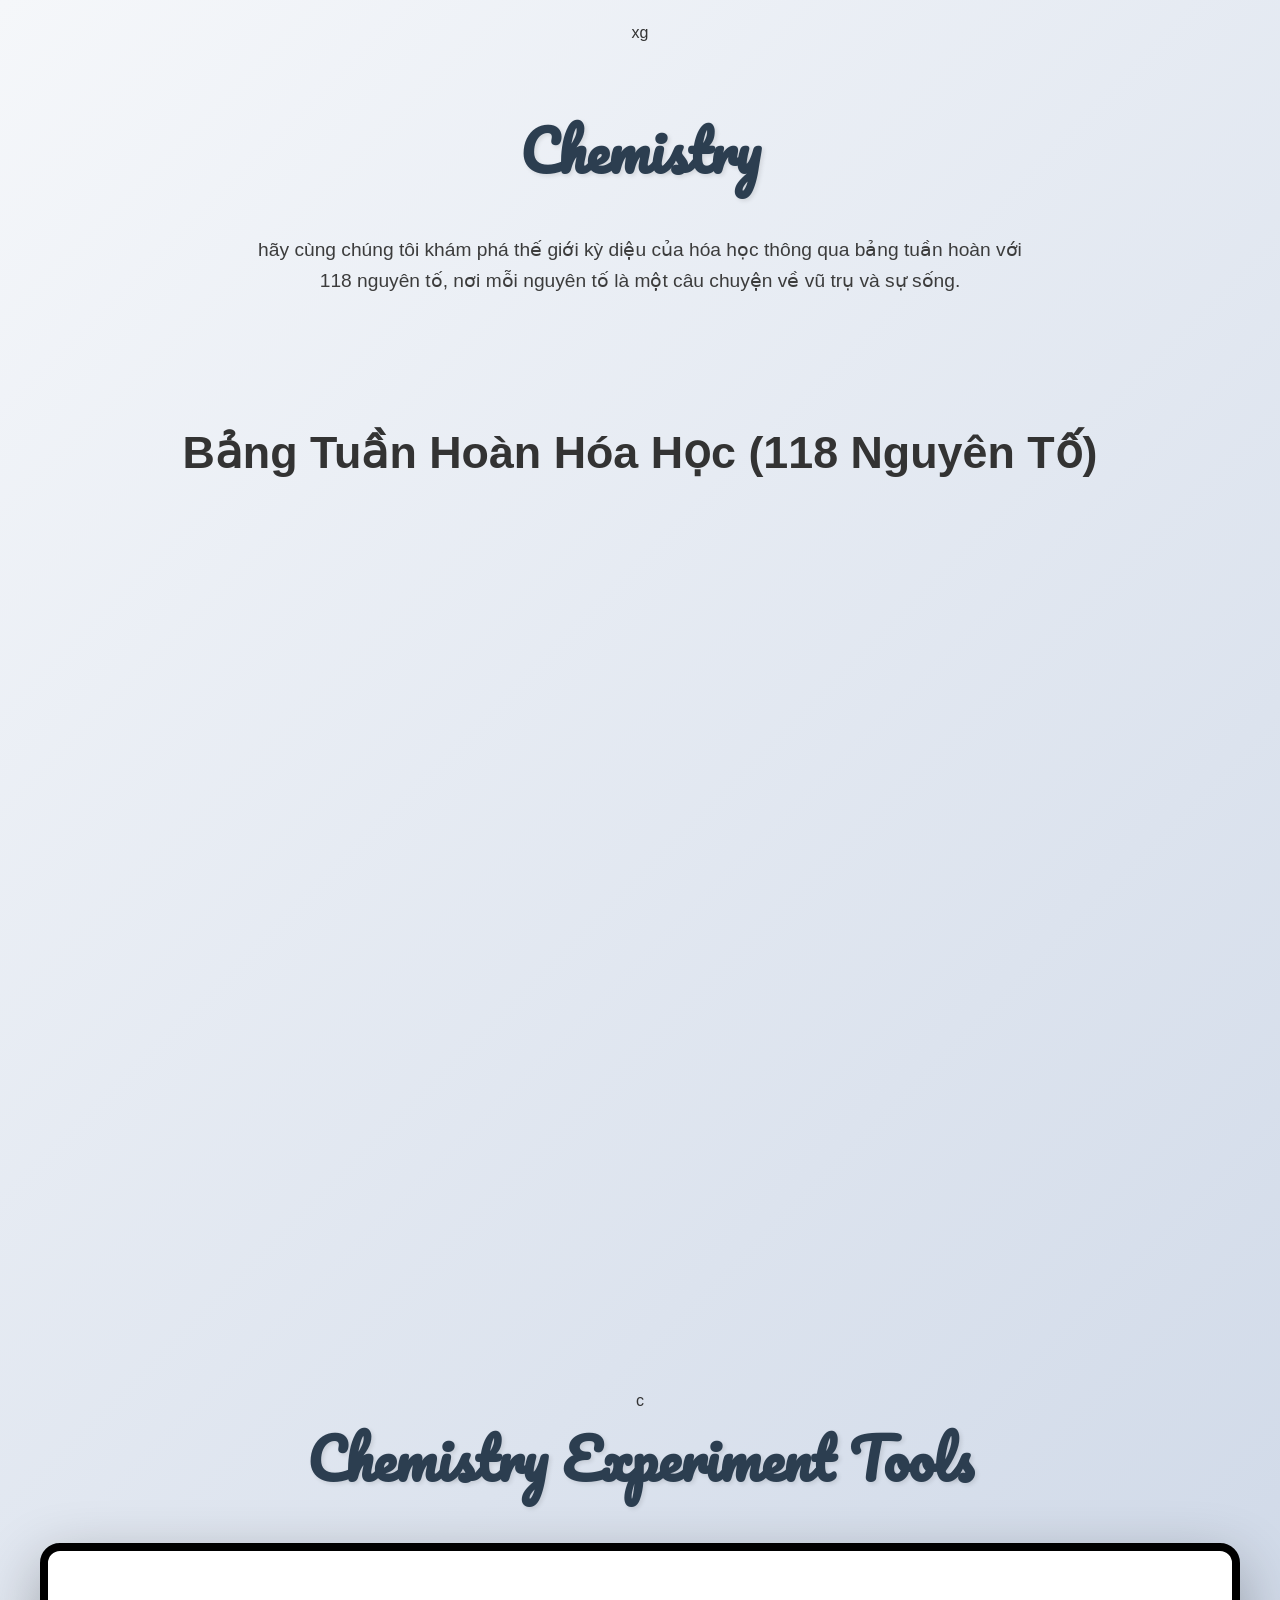
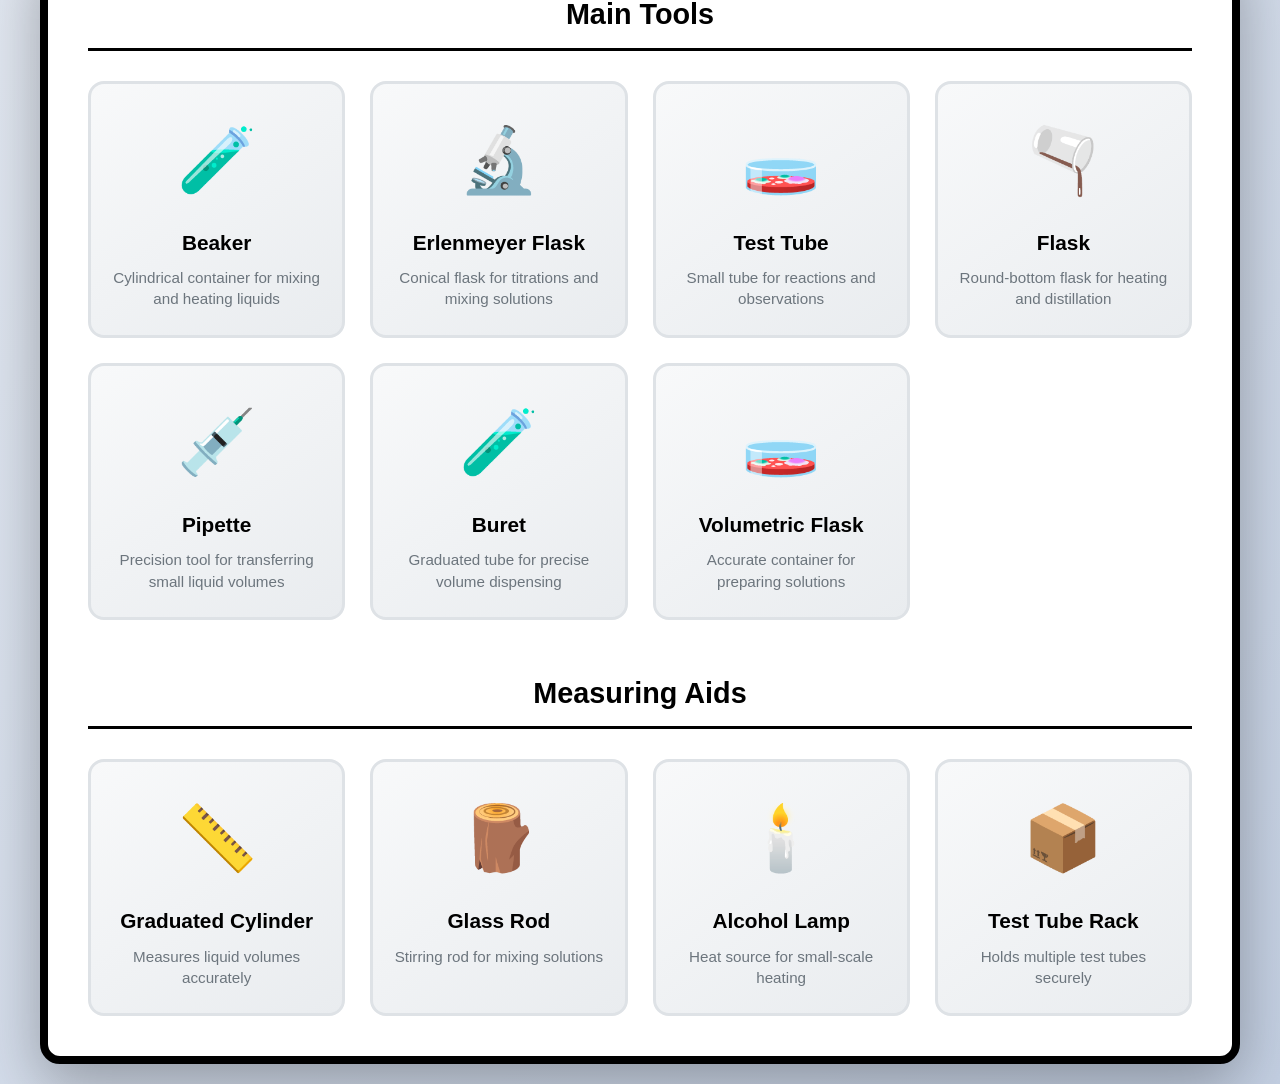
==== index.html @ acd5b304 "Add files via upload" ====
<!DOCTYPE html>
<html lang="vi">
<head>
  <meta charset="UTF-8">
  <meta name="viewport" content="width=device-width, initial-scale=1.0">
  <title>Bảng Tuần Hoàn Hóa Học - Chemistry</title>
  <script>
    window.location.href = 'chemistry.html';
  </script>
</head>
<body>
  <p>Redirecting to <a href="chemistry.html">Chemistry</a>...</p>
</body>
</html>
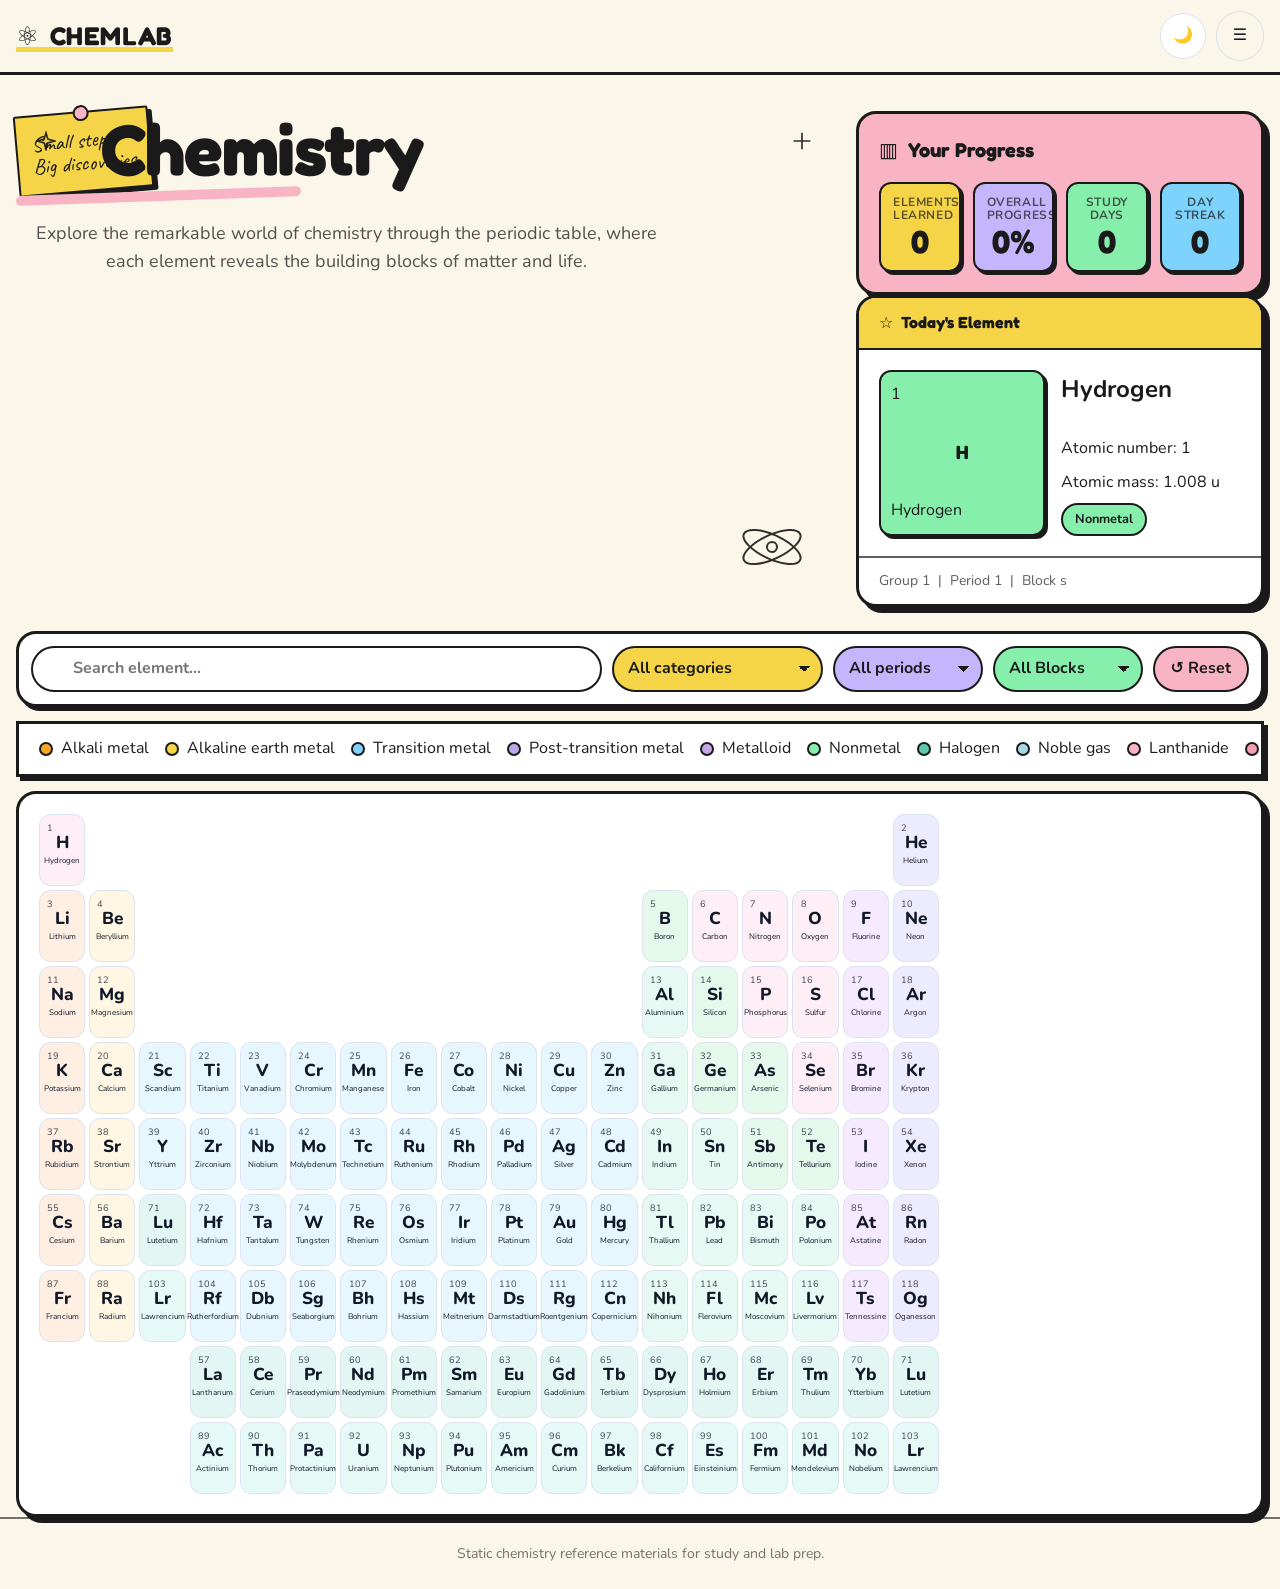
==== commit 18fb0cb7: "feat: initial study forum app updates" ====
--- a/index.html
+++ b/index.html
@@ -7,8 +7,13 @@
   <script>
     window.location.href = 'chemistry.html';
   </script>
+  <link rel="stylesheet" href="css/pwa.css" />
 </head>
 <body>
-  <p>Redirecting to <a href="chemistry.html">Chemistry</a>...</p>
+  <a class="skip-link" href="#main-content">Skip to content</a>
+  <main id="main-content">
+    <h1>Redirecting to Chemistry</h1>
+    <p>Redirecting to <a href="chemistry.html">Chemistry</a>...</p>
+  </main>
 </body>
 </html>
--- a/css/pwa.css
+++ b/css/pwa.css
@@ -0,0 +1,8 @@
+.skip-link { position: fixed; top: .5rem; left: .5rem; z-index: 100; padding: .65rem .85rem; transform: translateY(-150%); background: var(--color-surface); color: var(--color-text); border: 2px solid var(--color-primary); border-radius: .4rem; }
+.skip-link:focus { transform: translateY(0); }
+.install-button { display: none; }
+.offline-toast { position: fixed; right: 1rem; bottom: 1rem; z-index: 50; padding: .75rem 1rem; border-radius: .5rem; background: var(--color-danger); color: #fff; box-shadow: 0 8px 20px var(--color-shadow); }
+.help-dialog { width: min(480px, calc(100% - 2rem)); padding: 1.5rem; border: 1px solid var(--color-border); border-radius: .75rem; background: var(--color-surface); color: var(--color-text); box-shadow: 0 20px 50px var(--color-shadow); }
+.help-dialog::backdrop { background: rgba(2, 8, 23, .72); }
+.help-dialog__close { float: right; }
+@media (prefers-reduced-motion: reduce) { *, *::before, *::after { scroll-behavior: auto !important; animation-duration: .01ms !important; animation-iteration-count: 1 !important; transition-duration: .01ms !important; } }
